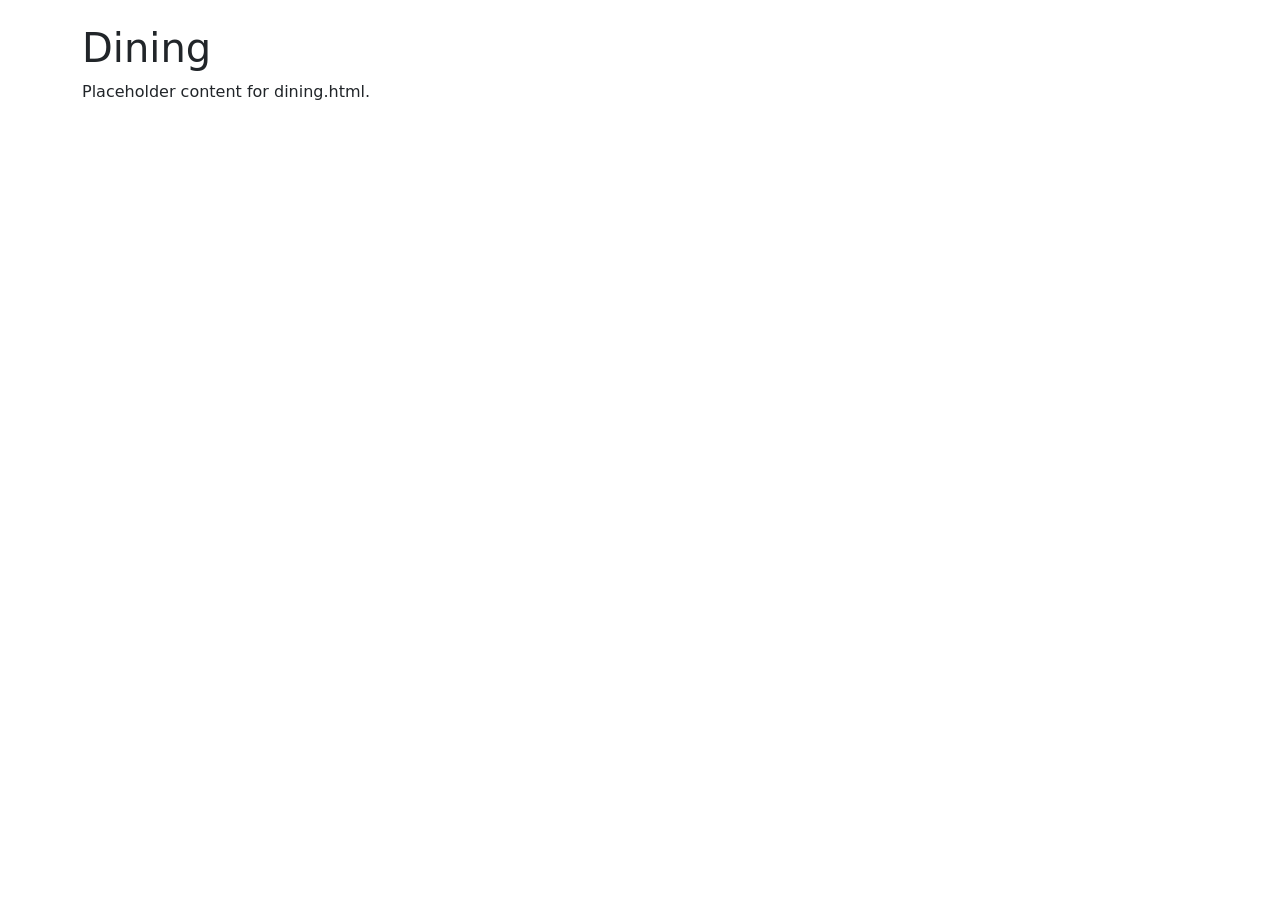
==== dining.html @ 49a2d7f2 "Add folder structure, boilerplate pages, and wireframe" ====
<!DOCTYPE html>
<html lang="en">
<head>
  <meta charset="UTF-8">
  <meta name="viewport" content="width=device-width, initial-scale=1">
  <title>Dining | Campus Life @ Millsaps</title>
  <meta name="description" content="Campus Life Super App for Millsaps College: weather, events, dining and a campus map.">

  <!-- Inline emoji favicon (avoids a 404 for /favicon.ico on GitHub Pages) -->
  <link rel="icon" href="data:image/svg+xml,%3Csvg xmlns='http://www.w3.org/2000/svg' viewBox='0 0 100 100'%3E%3Ctext y='.9em' font-size='90'%3E%F0%9F%8E%93%3C/text%3E%3C/svg%3E">

  <!-- Bootstrap 5 CSS via CDN. Must load BEFORE our own stylesheet so our rules can override it. -->
  <link rel="stylesheet" href="https://cdn.jsdelivr.net/npm/bootstrap@5.3.3/dist/css/bootstrap.min.css"
        integrity="sha384-QWTKZyjpPEjISv5WaRU9OFeRpok6YctnYmDr5pNlyT2bRjXh0JMhjY6hW+ALEwIH" crossorigin="anonymous">
  <!-- Custom styles (relative path so it works on GitHub Pages) -->
  <link rel="stylesheet" href="css/style.css">
</head>
<body>
  <!-- TODO (Checkpoint 2): shared header, nav bar and footer -->
  <main id="main-content" class="container py-4">
    <h1>Dining</h1>
    <p>Placeholder content for dining.html.</p>
  </main>

  <!-- Bootstrap JS bundle (needed for the mobile hamburger menu) -->
  <script src="https://cdn.jsdelivr.net/npm/bootstrap@5.3.3/dist/js/bootstrap.bundle.min.js"
          integrity="sha384-YvpcrYf0tY3lHB60NNkmXc5s9fDVZLESaAA55NDzOxhy9GkcIdslK1eN7N6jIeHz" crossorigin="anonymous"></script>
  <!-- Our own script, linked on every page -->
  <script src="js/script.js"></script>
</body>
</html>
---- css/style.css ----
/* Campus Life Super App - custom styles (loaded after Bootstrap) */
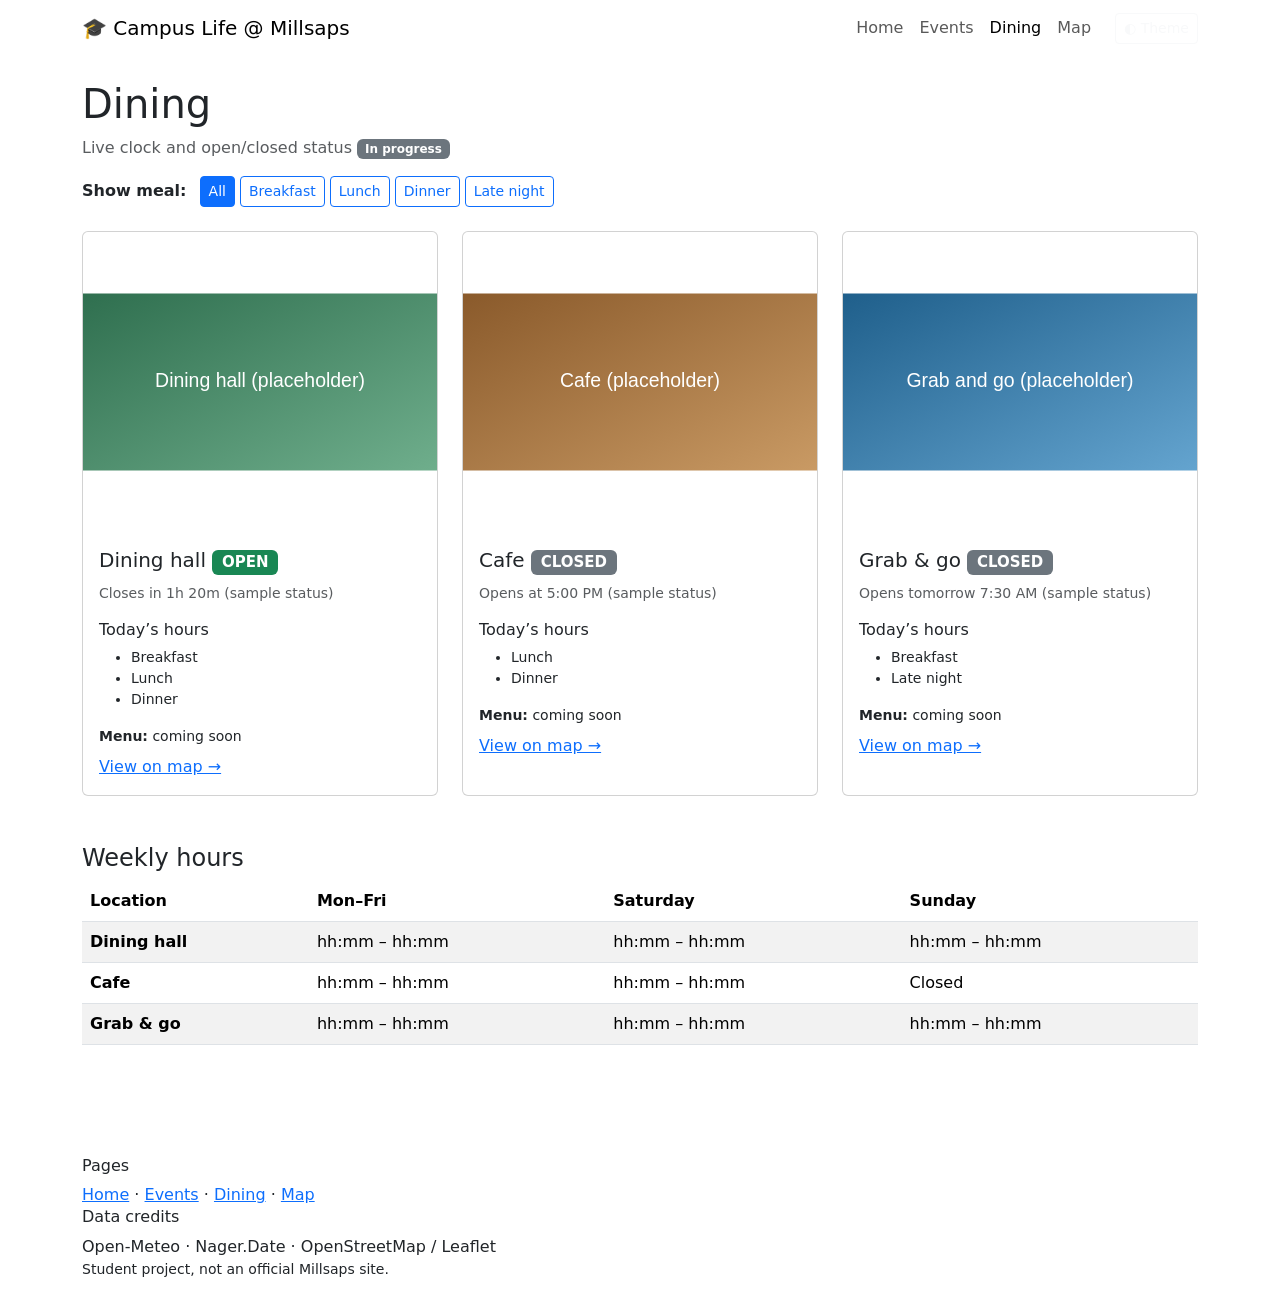
==== commit 7103eaf9: "Add navigation, shared header/footer, and page layouts" ====
--- a/dining.html
+++ b/dining.html
@@ -16,11 +16,140 @@
   <link rel="stylesheet" href="css/style.css">
 </head>
 <body>
-  <!-- TODO (Checkpoint 2): shared header, nav bar and footer -->
+  <!-- Skip link: lets keyboard users jump past the nav -->
+  <a class="visually-hidden-focusable skip-link" href="#main-content">Skip to main content</a>
+
+  <!-- ===== HEADER + NAV (identical on every page; the current page gets "active") ===== -->
+  <header class="site-header">
+    <nav class="navbar navbar-expand-md" aria-label="Main navigation">
+      <div class="container">
+        <a class="navbar-brand" href="index.html">&#127891; Campus Life @ Millsaps</a>
+        <!-- Hamburger button: collapses the nav below 768px (Bootstrap collapse) -->
+        <button class="navbar-toggler" type="button" data-bs-toggle="collapse"
+                data-bs-target="#navMenu" aria-controls="navMenu" aria-expanded="false"
+                aria-label="Toggle navigation menu">
+          <span class="navbar-toggler-icon"></span>
+        </button>
+        <div class="collapse navbar-collapse" id="navMenu">
+          <ul class="navbar-nav ms-auto mb-2 mb-md-0 align-items-md-center">
+            <li class="nav-item">
+              <a class="nav-link" href="index.html">Home</a>
+            </li>
+            <li class="nav-item">
+              <a class="nav-link" href="events.html">Events</a>
+            </li>
+            <li class="nav-item">
+              <a class="nav-link active" href="dining.html" aria-current="page">Dining</a>
+            </li>
+            <li class="nav-item">
+              <a class="nav-link" href="map.html">Map</a>
+            </li>
+            <li class="nav-item ms-md-3">
+              <!-- Dark/light theme toggle; behavior added in js/script.js -->
+              <button id="themeToggle" type="button" class="btn btn-outline-light btn-sm" aria-pressed="false">
+                &#9680; Theme
+              </button>
+            </li>
+          </ul>
+        </div>
+      </div>
+    </nav>
+  </header>
+
+  <!-- ===== MAIN CONTENT ===== -->
   <main id="main-content" class="container py-4">
     <h1>Dining</h1>
-    <p>Placeholder content for dining.html.</p>
+    <p id="diningClock" class="text-muted">Live clock and open/closed status <span class="badge text-bg-secondary">In progress</span></p>
+
+    <!-- Meal-type filter chips -->
+    <div class="chip-row mb-4" role="group" aria-label="Show meal">
+      <span class="me-2 fw-semibold">Show meal:</span>
+      <button type="button" class="btn btn-sm btn-outline-primary chip active" aria-pressed="true">All</button>
+      <button type="button" class="btn btn-sm btn-outline-primary chip" aria-pressed="false">Breakfast</button>
+      <button type="button" class="btn btn-sm btn-outline-primary chip" aria-pressed="false">Lunch</button>
+      <button type="button" class="btn btn-sm btn-outline-primary chip" aria-pressed="false">Dinner</button>
+      <button type="button" class="btn btn-sm btn-outline-primary chip" aria-pressed="false">Late night</button>
+    </div>
+
+    <!-- One card per dining location (placeholder hours until dining data is added) -->
+    <section class="row g-4 mb-5" aria-label="Dining locations">
+      <article class="col-md-6 col-lg-4">
+        <div class="card h-100">
+          <img src="images/dining-hall.svg" class="card-img-top" alt="Placeholder image of the dining hall" width="600" height="300">
+          <div class="card-body">
+            <h2 class="h5">Dining hall <span class="badge text-bg-success">OPEN</span></h2>
+            <p class="small text-muted">Closes in 1h 20m (sample status)</p>
+            <h3 class="h6">Today&rsquo;s hours</h3>
+            <ul class="small"><li>Breakfast</li><li>Lunch</li><li>Dinner</li></ul>
+            <p class="small mb-2"><strong>Menu:</strong> coming soon</p>
+            <a href="map.html">View on map &rarr;</a>
+          </div>
+        </div>
+      </article>
+      <article class="col-md-6 col-lg-4">
+        <div class="card h-100">
+          <img src="images/cafe.svg" class="card-img-top" alt="Placeholder image of the cafe" width="600" height="300">
+          <div class="card-body">
+            <h2 class="h5">Cafe <span class="badge text-bg-secondary">CLOSED</span></h2>
+            <p class="small text-muted">Opens at 5:00 PM (sample status)</p>
+            <h3 class="h6">Today&rsquo;s hours</h3>
+            <ul class="small"><li>Lunch</li><li>Dinner</li></ul>
+            <p class="small mb-2"><strong>Menu:</strong> coming soon</p>
+            <a href="map.html">View on map &rarr;</a>
+          </div>
+        </div>
+      </article>
+      <article class="col-md-6 col-lg-4">
+        <div class="card h-100">
+          <img src="images/grab-and-go.svg" class="card-img-top" alt="Placeholder image of the grab and go counter" width="600" height="300">
+          <div class="card-body">
+            <h2 class="h5">Grab &amp; go <span class="badge text-bg-secondary">CLOSED</span></h2>
+            <p class="small text-muted">Opens tomorrow 7:30 AM (sample status)</p>
+            <h3 class="h6">Today&rsquo;s hours</h3>
+            <ul class="small"><li>Breakfast</li><li>Late night</li></ul>
+            <p class="small mb-2"><strong>Menu:</strong> coming soon</p>
+            <a href="map.html">View on map &rarr;</a>
+          </div>
+        </div>
+      </article>
+    </section>
+
+    <!-- Weekly hours: a real table with header cells for accessibility -->
+    <section aria-labelledby="hours-heading">
+      <h2 id="hours-heading" class="h4">Weekly hours</h2>
+      <div class="table-responsive">
+        <table class="table table-striped align-middle">
+          <caption class="visually-hidden">Weekly hours by dining location (placeholder times)</caption>
+          <thead>
+            <tr><th scope="col">Location</th><th scope="col">Mon&ndash;Fri</th><th scope="col">Saturday</th><th scope="col">Sunday</th></tr>
+          </thead>
+          <tbody>
+            <tr><th scope="row">Dining hall</th><td>hh:mm &ndash; hh:mm</td><td>hh:mm &ndash; hh:mm</td><td>hh:mm &ndash; hh:mm</td></tr>
+            <tr><th scope="row">Cafe</th><td>hh:mm &ndash; hh:mm</td><td>hh:mm &ndash; hh:mm</td><td>Closed</td></tr>
+            <tr><th scope="row">Grab &amp; go</th><td>hh:mm &ndash; hh:mm</td><td>hh:mm &ndash; hh:mm</td><td>hh:mm &ndash; hh:mm</td></tr>
+          </tbody>
+        </table>
+      </div>
+    </section>
   </main>
+
+  <!-- ===== FOOTER (identical on every page) ===== -->
+  <footer class="site-footer mt-5 py-4">
+    <div class="container footer-grid">
+      <div>
+        <h2 class="h6">Pages</h2>
+        <p class="mb-0"><a href="index.html">Home</a> &middot; <a href="events.html">Events</a> &middot;
+          <a href="dining.html">Dining</a> &middot; <a href="map.html">Map</a></p>
+      </div>
+      <div>
+        <h2 class="h6">Data credits</h2>
+        <p class="mb-0">Open-Meteo &middot; Nager.Date &middot; OpenStreetMap / Leaflet</p>
+      </div>
+      <div>
+        <p class="mb-0 small">Student project, not an official Millsaps site.</p>
+      </div>
+    </div>
+  </footer>
 
   <!-- Bootstrap JS bundle (needed for the mobile hamburger menu) -->
   <script src="https://cdn.jsdelivr.net/npm/bootstrap@5.3.3/dist/js/bootstrap.bundle.min.js"
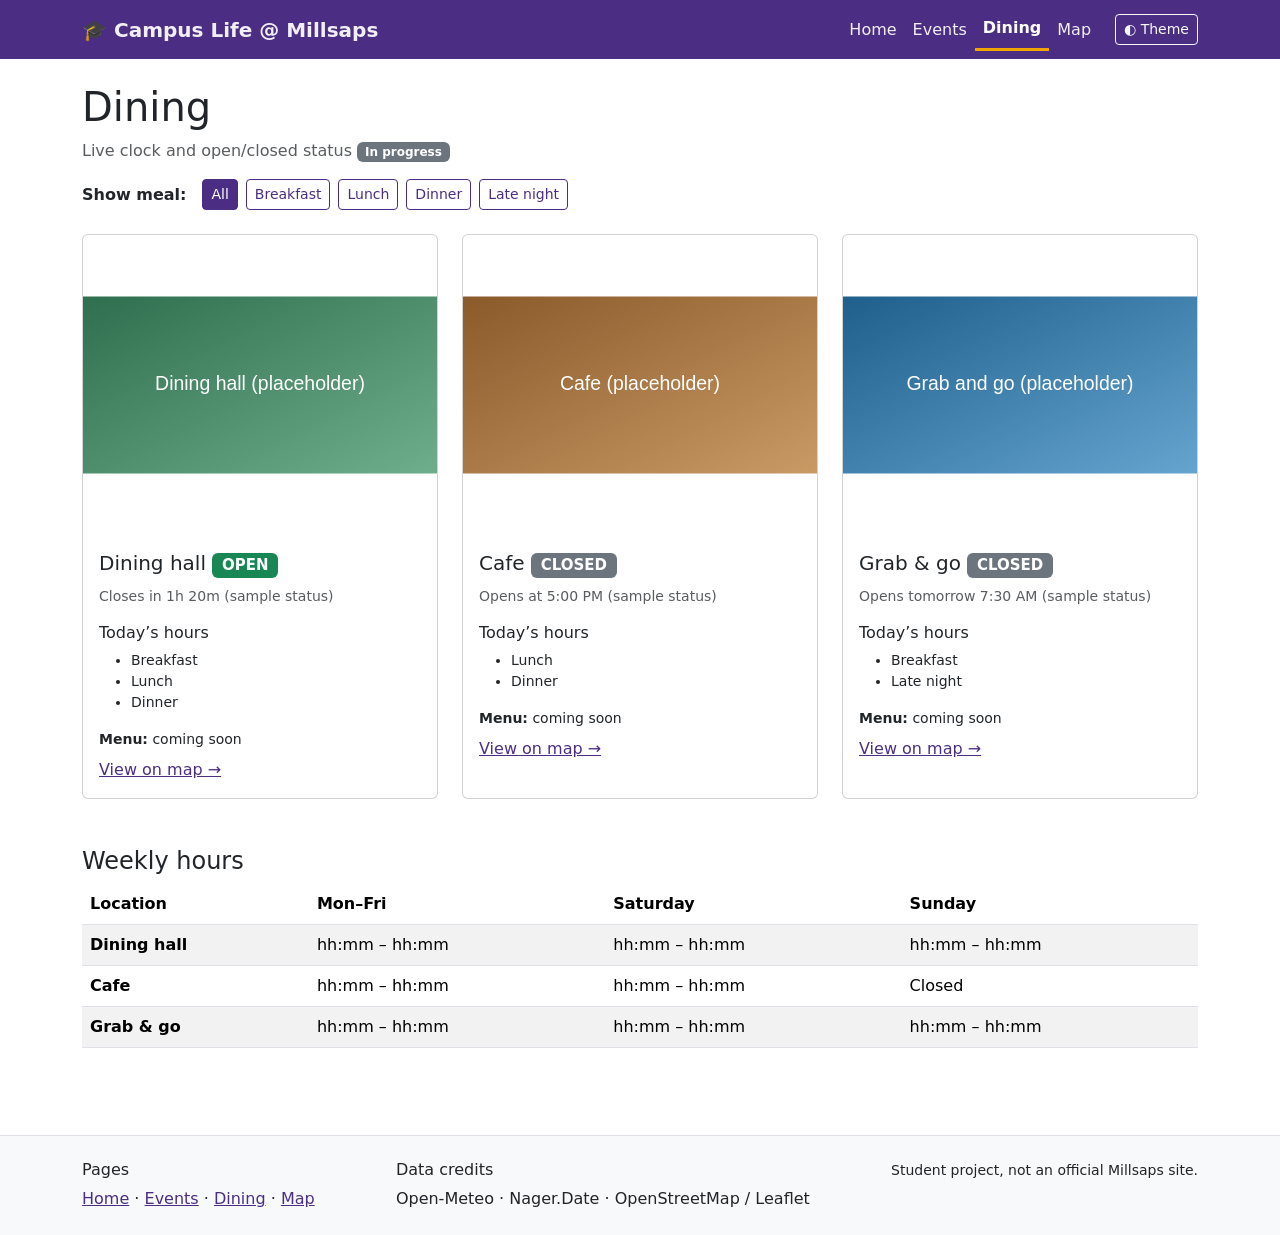
==== commit 8edc8783: "Add JavaScript interactivity: events search/filter, theme toggle, filters" ====
--- a/dining.html
+++ b/dining.html
@@ -62,18 +62,18 @@
     <p id="diningClock" class="text-muted">Live clock and open/closed status <span class="badge text-bg-secondary">In progress</span></p>
 
     <!-- Meal-type filter chips -->
-    <div class="chip-row mb-4" role="group" aria-label="Show meal">
+    <div class="chip-row mb-4" role="group" aria-label="Show meal" id="mealChips">
       <span class="me-2 fw-semibold">Show meal:</span>
-      <button type="button" class="btn btn-sm btn-outline-primary chip active" aria-pressed="true">All</button>
-      <button type="button" class="btn btn-sm btn-outline-primary chip" aria-pressed="false">Breakfast</button>
-      <button type="button" class="btn btn-sm btn-outline-primary chip" aria-pressed="false">Lunch</button>
-      <button type="button" class="btn btn-sm btn-outline-primary chip" aria-pressed="false">Dinner</button>
-      <button type="button" class="btn btn-sm btn-outline-primary chip" aria-pressed="false">Late night</button>
+      <button type="button" class="btn btn-sm btn-outline-primary chip active" data-meal="all" aria-pressed="true">All</button>
+      <button type="button" class="btn btn-sm btn-outline-primary chip" data-meal="breakfast" aria-pressed="false">Breakfast</button>
+      <button type="button" class="btn btn-sm btn-outline-primary chip" data-meal="lunch" aria-pressed="false">Lunch</button>
+      <button type="button" class="btn btn-sm btn-outline-primary chip" data-meal="dinner" aria-pressed="false">Dinner</button>
+      <button type="button" class="btn btn-sm btn-outline-primary chip" data-meal="late-night" aria-pressed="false">Late night</button>
     </div>
 
     <!-- One card per dining location (placeholder hours until dining data is added) -->
     <section class="row g-4 mb-5" aria-label="Dining locations">
-      <article class="col-md-6 col-lg-4">
+      <article class="col-md-6 col-lg-4 dining-card" data-meals="breakfast lunch dinner">
         <div class="card h-100">
           <img src="images/dining-hall.svg" class="card-img-top" alt="Placeholder image of the dining hall" width="600" height="300">
           <div class="card-body">
@@ -86,7 +86,7 @@
           </div>
         </div>
       </article>
-      <article class="col-md-6 col-lg-4">
+      <article class="col-md-6 col-lg-4 dining-card" data-meals="lunch dinner">
         <div class="card h-100">
           <img src="images/cafe.svg" class="card-img-top" alt="Placeholder image of the cafe" width="600" height="300">
           <div class="card-body">
@@ -99,7 +99,7 @@
           </div>
         </div>
       </article>
-      <article class="col-md-6 col-lg-4">
+      <article class="col-md-6 col-lg-4 dining-card" data-meals="breakfast late-night">
         <div class="card h-100">
           <img src="images/grab-and-go.svg" class="card-img-top" alt="Placeholder image of the grab and go counter" width="600" height="300">
           <div class="card-body">
--- a/css/style.css
+++ b/css/style.css
@@ -1 +1,363 @@
-/* Campus Life Super App - custom styles (loaded after Bootstrap) */
+/* ==========================================================================
+   Campus Life Super App - custom styles
+   Loaded AFTER Bootstrap 5, so these rules override Bootstrap defaults.
+   Layout: Flexbox. Breakpoints: tablet (<= 991.98px) and mobile (<= 767.98px),
+   matching Bootstrap's lg and md breakpoints.
+   ========================================================================== */
+
+/* ---------- 1. Theme colors (CSS variables) ----------
+   Light theme is the default; Bootstrap's data-bs-theme="dark" attribute
+   (set on <html> by js/script.js) swaps in the dark values below. */
+:root {
+  --brand: #4b2e83;        /* Millsaps-style purple */
+  --brand-dark: #3a2266;
+  --header-bg: #4b2e83;
+  --link: #4b2e83;         /* purple on white: contrast about 10:1 */
+  --card-hover-shadow: 0 .5rem 1rem rgba(0, 0, 0, .15);
+}
+
+[data-bs-theme="dark"] {
+  --header-bg: #2b1a52;
+  --link: #c4b0f0;         /* light purple on dark: contrast about 9:1 */
+  --card-hover-shadow: 0 .5rem 1rem rgba(0, 0, 0, .6);
+}
+
+/* ---------- 2. Base / page frame ----------
+   Flex column + min-height keeps the footer at the bottom of short pages. */
+body {
+  display: flex;
+  flex-direction: column;
+  min-height: 100vh;
+}
+
+main {
+  flex: 1;                 /* main grows to fill the space between header and footer */
+  width: 100%;
+}
+
+a {
+  color: var(--link);
+}
+
+/* Visible focus state for every interactive element (accessibility) */
+a:focus-visible,
+button:focus-visible,
+input:focus-visible,
+.form-check-input:focus-visible {
+  outline: 3px solid #f0a500;
+  outline-offset: 2px;
+}
+
+/* Skip link sits at the top and appears only when focused */
+.skip-link {
+  position: absolute;
+  top: .5rem;
+  left: .5rem;
+  z-index: 2000;
+  padding: .5rem 1rem;
+  background: #fff;
+  color: #000;
+  border-radius: .25rem;
+}
+
+/* ---------- 3. Bootstrap overrides: brand colors ---------- */
+.btn-primary {
+  --bs-btn-bg: var(--brand);
+  --bs-btn-border-color: var(--brand);
+  --bs-btn-hover-bg: var(--brand-dark);
+  --bs-btn-hover-border-color: var(--brand-dark);
+  --bs-btn-active-bg: var(--brand-dark);
+  --bs-btn-active-border-color: var(--brand-dark);
+}
+
+.btn-outline-primary {
+  --bs-btn-color: var(--link);
+  --bs-btn-border-color: var(--link);
+  --bs-btn-hover-bg: var(--link);
+  --bs-btn-hover-border-color: var(--link);
+  --bs-btn-active-bg: var(--link);
+  --bs-btn-active-border-color: var(--link);
+}
+
+/* Light-purple fill in dark mode needs dark text to stay readable */
+[data-bs-theme="dark"] .btn-primary,
+[data-bs-theme="dark"] .btn-outline-primary {
+  --bs-btn-hover-color: #1a1a1a;
+  --bs-btn-active-color: #1a1a1a;
+}
+
+[data-bs-theme="dark"] .btn-primary {
+  --bs-btn-color: #fff;
+}
+
+.text-bg-primary {
+  background-color: var(--brand) !important;
+}
+
+/* ---------- 4. Header + navigation (Flexbox via Bootstrap navbar) ---------- */
+.site-header {
+  background: var(--header-bg);
+}
+
+.site-header .navbar-brand,
+.site-header .nav-link {
+  color: rgba(255, 255, 255, .92);
+}
+
+.site-header .navbar-brand {
+  font-weight: 700;
+}
+
+.site-header .nav-link:hover,
+.site-header .nav-link:focus-visible {
+  color: #fff;
+  text-decoration: underline;
+}
+
+/* Active-page highlight */
+.site-header .nav-link.active {
+  color: #fff;
+  font-weight: 700;
+  border-bottom: 3px solid #f0a500;
+}
+
+/* The hamburger icon is dark by default; invert it to show on the purple bar */
+.site-header .navbar-toggler {
+  border-color: rgba(255, 255, 255, .7);
+}
+
+.site-header .navbar-toggler-icon {
+  filter: invert(1);
+}
+
+/* ---------- 5. Home page ---------- */
+.banner-img {
+  width: 100%;
+  height: 100%;
+  min-height: 200px;
+  object-fit: cover;
+}
+
+/* Quick links: a flex row that wraps; buttons share the space evenly */
+.quick-links {
+  display: flex;
+  flex-wrap: wrap;
+  gap: 1rem;
+}
+
+.quick-links .btn {
+  flex: 1 1 200px;
+}
+
+.highlight-card {
+  transition: box-shadow .15s ease-in-out;
+}
+
+.highlight-card:hover,
+.highlight-card:focus-visible {
+  box-shadow: var(--card-hover-shadow);
+}
+
+.highlight-thumb {
+  border-radius: .5rem;
+  flex-shrink: 0;
+}
+
+/* ---------- 6. Events page ---------- */
+/* Search box and favorites switch sit side by side */
+.filter-row {
+  display: flex;
+  align-items: flex-end;
+  gap: 1.5rem;
+}
+
+.favorites-toggle {
+  padding-bottom: .4rem;
+  white-space: nowrap;
+}
+
+/* Category chips (also used on the Dining page) */
+.chip-row {
+  display: flex;
+  flex-wrap: wrap;
+  align-items: center;
+  gap: .5rem;
+}
+
+/* Event cards: flex-wrap grid, two per row on desktop */
+.event-grid {
+  display: flex;
+  flex-wrap: wrap;
+  gap: 1rem;
+}
+
+.event-card {
+  flex: 1 1 calc(50% - .5rem);
+  min-width: 260px;
+}
+
+.event-card .card-body {
+  display: flex;
+  align-items: center;
+  gap: 1rem;
+}
+
+/* Calendar-style date badge */
+.date-badge {
+  display: flex;
+  flex-direction: column;
+  align-items: center;
+  min-width: 3.5rem;
+  padding: .4rem .5rem;
+  background: var(--brand);
+  color: #fff;
+  border-radius: .5rem;
+  line-height: 1.1;
+}
+
+.date-badge strong {
+  font-size: 1.5rem;
+}
+
+/* ---------- 7. Map page ---------- */
+/* Sidebar + map side by side */
+.map-layout {
+  display: flex;
+  gap: 1.5rem;
+  align-items: flex-start;
+}
+
+.map-sidebar {
+  flex: 0 0 320px;
+}
+
+.map-panel {
+  flex: 1;
+  min-width: 0;            /* lets the flex child shrink instead of overflowing */
+}
+
+.spot-list {
+  max-height: 360px;
+  overflow-y: auto;
+}
+
+.map-placeholder {
+  display: flex;
+  align-items: center;
+  justify-content: center;
+  min-height: 420px;
+  border: 2px dashed var(--bs-border-color);
+  border-radius: .5rem;
+  background: var(--bs-tertiary-bg);
+  text-align: center;
+}
+
+/* ---------- 8. Footer ---------- */
+.site-footer {
+  background: var(--bs-tertiary-bg);
+  border-top: 1px solid var(--bs-border-color);
+}
+
+.footer-grid {
+  display: flex;
+  flex-wrap: wrap;
+  justify-content: space-between;
+  gap: 1.5rem;
+}
+
+/* ==========================================================================
+   RESPONSIVE: TABLET (768px - 991px)
+   Bootstrap already stacks the banner above the weather card here; we narrow
+   the map sidebar and tighten spacing so the two columns still fit.
+   ========================================================================== */
+@media (max-width: 991.98px) {
+  h1 {
+    font-size: 1.9rem;
+  }
+
+  .map-sidebar {
+    flex-basis: 260px;
+  }
+
+  .map-placeholder {
+    min-height: 340px;
+  }
+}
+
+/* ==========================================================================
+   RESPONSIVE: MOBILE (under 768px)
+   Hamburger menu (Bootstrap), everything in one column, tap targets >= 44px.
+   ========================================================================== */
+@media (max-width: 767.98px) {
+  h1 {
+    font-size: 1.6rem;
+  }
+
+  /* Bigger tap targets in the opened menu and on buttons */
+  .site-header .nav-link,
+  .btn,
+  .chip {
+    min-height: 44px;
+    display: inline-flex;
+    align-items: center;
+  }
+
+  .site-header .nav-link {
+    padding: .75rem .5rem;
+  }
+
+  .site-header .nav-link.active {
+    border-bottom: 0;
+    border-left: 4px solid #f0a500;
+    padding-left: .75rem;
+  }
+
+  /* Quick links become a 2 x 2 grid */
+  .quick-links .btn {
+    flex: 1 1 calc(50% - .5rem);
+    justify-content: center;
+  }
+
+  /* Search + favorites stack */
+  .filter-row {
+    flex-direction: column;
+    align-items: stretch;
+    gap: .75rem;
+  }
+
+  /* One event card per row */
+  .event-card {
+    flex-basis: 100%;
+  }
+
+  /* Map sidebar goes above the map, full width */
+  .map-layout {
+    flex-direction: column;
+    align-items: stretch;
+  }
+
+  .map-sidebar {
+    flex-basis: auto;
+  }
+
+  .map-placeholder {
+    min-height: 280px;
+  }
+
+  .spot-list {
+    max-height: 240px;
+  }
+
+  /* Footer collapses to a short stack */
+  .footer-grid {
+    flex-direction: column;
+    gap: .75rem;
+  }
+}
+
+/* Respect users who prefer less motion */
+@media (prefers-reduced-motion: reduce) {
+  * {
+    transition: none !important;
+  }
+}
